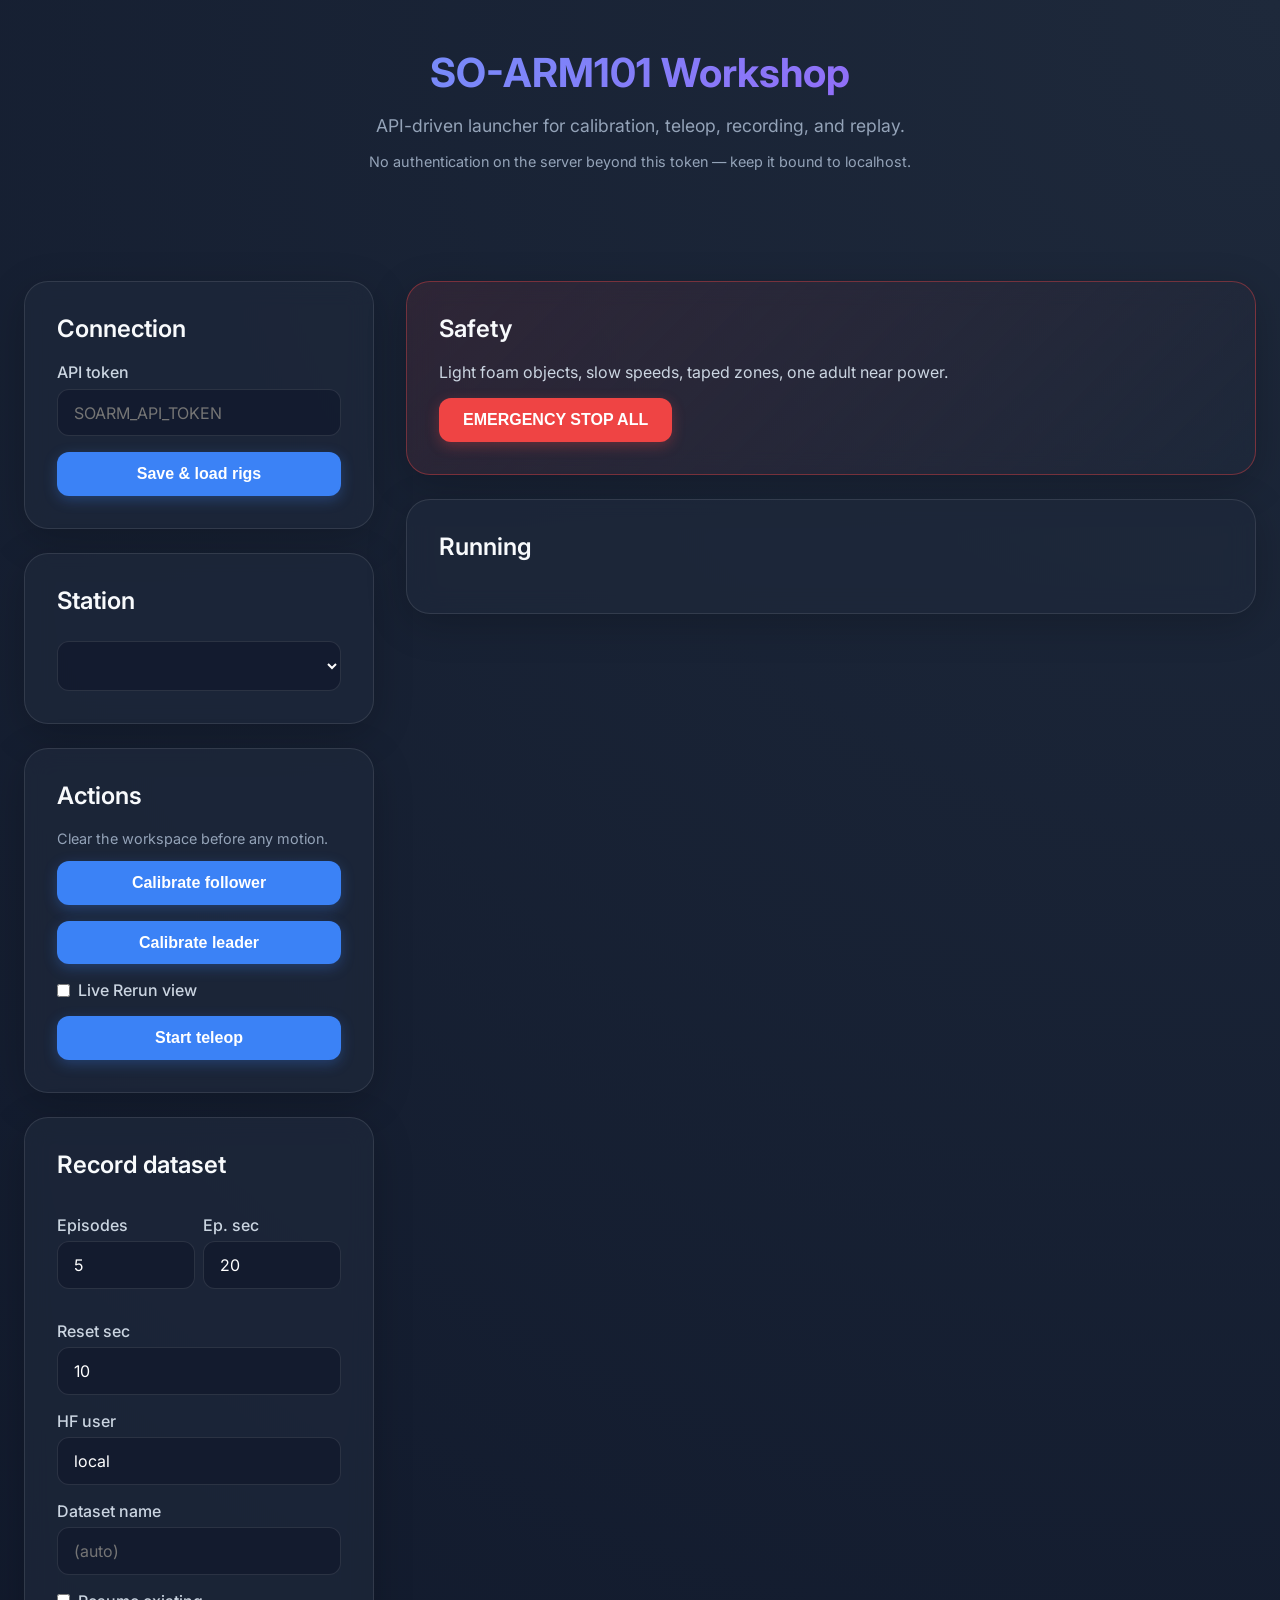
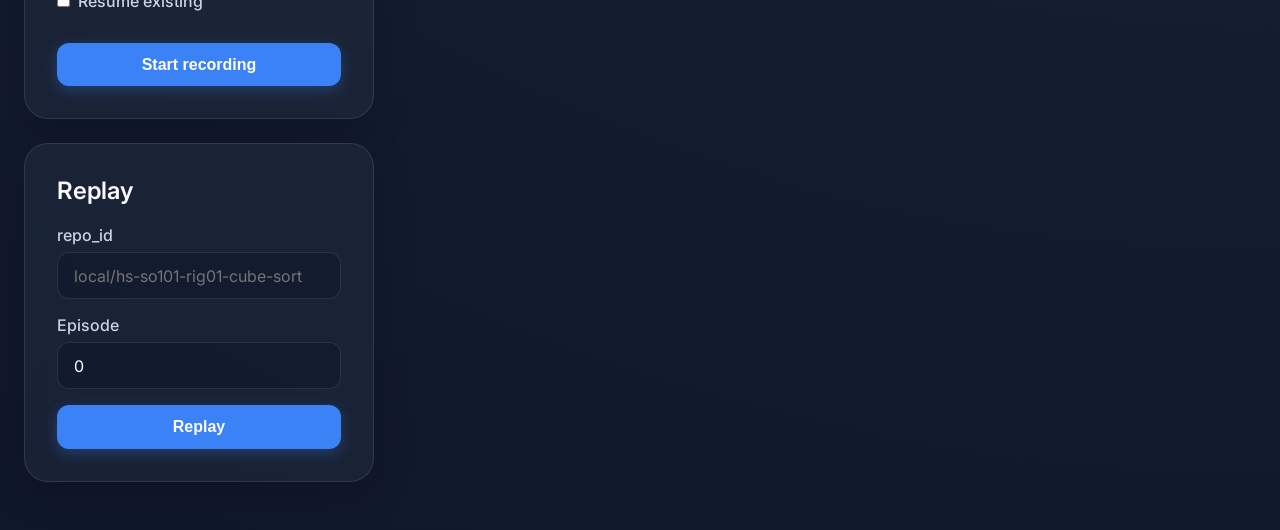
==== src/soarm101_workshop/web/static/index.html @ c5324d39 "feat(web): static SPA client; remove Flask app and templates Vanilla-JS dashboard that consumes the " ====
<!doctype html>
<html lang="en">
<head>
  <meta charset="utf-8">
  <meta name="viewport" content="width=device-width, initial-scale=1">
  <title>SO-ARM101 Workshop</title>
  <link rel="stylesheet" href="style.css">
</head>
<body>
  <header>
    <h1>SO-ARM101 Workshop</h1>
    <p>API-driven launcher for calibration, teleop, recording, and replay.</p>
    <p class="hint">No authentication on the server beyond this token — keep it bound to localhost.</p>
  </header>

  <main class="dashboard-layout">
    <aside class="sidebar">
      <section class="card">
        <h2>Connection</h2>
        <label>API token <input id="token" type="password" placeholder="SOARM_API_TOKEN"></label>
        <button class="full" onclick="saveToken()">Save &amp; load rigs</button>
      </section>

      <section class="card">
        <h2>Station</h2>
        <select id="rig" onchange="refresh()"></select>
      </section>

      <section class="card">
        <h2>Actions</h2>
        <p class="hint">Clear the workspace before any motion.</p>
        <button class="full" onclick="start('calibrate-follower')">Calibrate follower</button>
        <button class="full mt" onclick="start('calibrate-leader')">Calibrate leader</button>
        <label class="inline"><input id="teleop_display" type="checkbox"> Live Rerun view</label>
        <button class="full" onclick="startTeleop()">Start teleop</button>
      </section>

      <section class="card">
        <h2>Record dataset</h2>
        <div style="display:grid;grid-template-columns:1fr 1fr;gap:.5rem;">
          <label>Episodes <input id="rec_episodes" type="number" min="1" max="50" value="5"></label>
          <label>Ep. sec <input id="rec_eps" type="number" min="5" max="600" value="20"></label>
        </div>
        <label>Reset sec <input id="rec_reset" type="number" min="0" max="120" value="10"></label>
        <label>HF user <input id="rec_hf" value="local"></label>
        <label>Dataset name <input id="rec_name" placeholder="(auto)"></label>
        <label class="inline"><input id="rec_resume" type="checkbox"> Resume existing</label>
        <button class="full mt" onclick="startRecord()">Start recording</button>
      </section>

      <section class="card">
        <h2>Replay</h2>
        <label>repo_id <input id="rep_repo" placeholder="local/hs-so101-rig01-cube-sort"></label>
        <label>Episode <input id="rep_ep" type="number" min="0" value="0"></label>
        <button class="full" onclick="startReplay()">Replay</button>
      </section>
    </aside>

    <div class="main-content">
      <section class="card danger">
        <h2>Safety</h2>
        <p class="safety-text">Light foam objects, slow speeds, taped zones, one adult near power.</p>
        <button class="stop" onclick="stopAll()">EMERGENCY STOP ALL</button>
      </section>
      <section class="card">
        <h2>Running</h2>
        <div id="status"></div>
      </section>
    </div>
  </main>
  <script src="app.js"></script>
</body>
</html>
---- src/soarm101_workshop/web/static/style.css ----
@import url('https://fonts.googleapis.com/css2?family=Inter:wght@400;500;600;700&display=swap');

:root {
  font-family: 'Inter', system-ui, sans-serif;
  color: #e2e8f0;
  background: #0f172a;
  --primary: #3b82f6;
  --primary-hover: #2563eb;
  --danger: #ef4444;
  --danger-hover: #dc2626;
  --card-bg: rgba(30, 41, 59, 0.7);
  --card-border: rgba(255, 255, 255, 0.1);
  --input-bg: rgba(15, 23, 42, 0.6);
}

*, *::before, *::after {
  box-sizing: border-box;
}

body {
  margin: 0;
  background: radial-gradient(circle at top right, #1e293b, #0f172a);
  min-height: 100vh;
}

header {
  padding: 3rem 1.5rem;
  background: transparent;
  text-align: center;
}

header h1 {
  font-size: 2.5rem;
  margin: 0 0 0.5rem 0;
  background: linear-gradient(135deg, #60a5fa, #a855f7);
  -webkit-background-clip: text;
  -webkit-text-fill-color: transparent;
}

header p {
  color: #94a3b8;
  font-size: 1.1rem;
}

main {
  max-width: 1400px;
  margin: 0 auto;
  padding: 1.5rem;
}

.card {
  background: var(--card-bg);
  backdrop-filter: blur(12px);
  -webkit-backdrop-filter: blur(12px);
  border: 1px solid var(--card-border);
  border-radius: 24px;
  padding: 2rem;
  margin: 1.5rem 0;
  box-shadow: 0 10px 40px rgba(0,0,0,0.2);
  transition: transform 0.3s ease, box-shadow 0.3s ease;
  overflow: hidden;
  position: relative;
}

.card:hover {
  transform: translateY(-2px);
  box-shadow: 0 15px 50px rgba(0,0,0,0.3);
}

.card h2 {
  margin-top: 0;
  color: #f8fafc;
  font-weight: 600;
  font-size: 1.5rem;
}

.card-header-image {
  height: 160px;
  width: calc(100% + 4rem);
  margin: -2rem -2rem 1.5rem -2rem;
  background-position: center;
  background-size: cover;
  border-top-left-radius: 24px;
  border-top-right-radius: 24px;
  border-bottom: 1px solid var(--card-border);
  position: relative;
}

.card-header-image::after {
  content: '';
  position: absolute;
  bottom: 0; left: 0; right: 0; height: 50%;
  background: linear-gradient(to top, var(--card-bg), transparent);
}

.grid {
  display: grid;
  grid-template-columns: repeat(auto-fit, minmax(280px, 1fr));
  gap: 1.5rem;
}

.grid .card { margin: 0; }

.danger {
  border: 1px solid rgba(239, 68, 68, 0.4);
  background: linear-gradient(135deg, rgba(239, 68, 68, 0.1), rgba(30, 41, 59, 0.7));
}

button {
  border: 0;
  border-radius: 12px;
  padding: 0.8rem 1.5rem;
  font-weight: 600;
  font-size: 1rem;
  cursor: pointer;
  background: var(--primary);
  color: white;
  transition: all 0.2s;
  box-shadow: 0 4px 14px rgba(59, 130, 246, 0.3);
}

button:hover {
  background: var(--primary-hover);
  transform: translateY(-1px);
}

button.stop {
  background: var(--danger);
  box-shadow: 0 4px 14px rgba(239, 68, 68, 0.3);
}

button.stop:hover { background: var(--danger-hover); }

select, input {
  width: 100%;
  box-sizing: border-box;
  padding: 0.8rem 1rem;
  margin-top: 0.4rem;
  background: var(--input-bg);
  border: 1px solid var(--card-border);
  border-radius: 12px;
  color: white;
  font-family: inherit;
  font-size: 1rem;
  transition: border-color 0.2s;
}

select:focus, input:focus {
  outline: none;
  border-color: var(--primary);
}

label { display: block; margin: 1rem 0; font-weight: 500; color: #cbd5e1; }
label.inline { display: flex; align-items: center; gap: 0.5rem; }
label.inline input { width: auto; margin: 0; }

code, pre {
  background: rgba(0,0,0,0.3);
  border-radius: 8px;
  padding: 0.2rem 0.4rem;
  font-family: ui-monospace, SFMono-Regular, Menlo, Monaco, Consolas, monospace;
  color: #34d399;
}

pre { 
  overflow-x: auto; 
  padding: 1rem; 
  white-space: pre-wrap; 
  word-break: break-all;
  font-size: 0.9rem; 
  border: 1px solid rgba(255,255,255,0.05); 
}

dl { display: grid; grid-template-columns: 110px 1fr; gap: 0.8rem; align-items: center; }
dt { font-weight: 600; color: #94a3b8; }
dd { margin: 0; word-break: break-word; }

.running { border-top: 1px solid var(--card-border); padding: 1.5rem 0; }
.running:first-child { border-top: none; padding-top: 0; }
.running code { display: block; margin: 0.8rem 0; color: #cbd5e1; }

/* Generic helpers */
.hint { color: #94a3b8; font-size: 0.9rem; margin-top: 0; }
.hint.italic { font-style: italic; }
.safety-text { color: #cbd5e1; }
button.full { width: 100%; }
button.mt { margin-top: 1rem; }
button.secondary { background: #475569; box-shadow: none; }
button.secondary:hover { background: #64748b; }

/* Running-command panel */
.proc {
  margin-bottom: 1rem;
  padding: 1rem;
  background: rgba(0, 0, 0, 0.2);
  border: 1px solid var(--card-border);
  border-radius: 12px;
}
.proc-head { display: flex; justify-content: space-between; align-items: center; margin-bottom: 0.5rem; }
.proc-name { font-size: 1.1rem; color: #60a5fa; }
.proc-exit { color: var(--danger); font-weight: bold; }
.proc-cmd { display: block; padding: 0.5rem; background: rgba(0, 0, 0, 0.4); border-radius: 8px; }
.proc-log-wrap { margin-top: 1rem; }
.proc-log-label { color: #94a3b8; font-size: 0.9rem; text-transform: uppercase; letter-spacing: 1px; }
.proc-log {
  margin-top: 0.5rem;
  max-height: 300px;
  overflow-y: auto;
  background: #0f172a;
  color: #34d399;
}
.proc-actions { margin-top: 1rem; display: flex; gap: 0.5rem; }

.cmd-name { color: #60a5fa; margin-bottom: 0.5rem; }
.cmd-pre { margin-top: 0; }

@media (min-width: 1024px) {
  .dashboard-layout {
    display: grid;
    grid-template-columns: 350px 1fr;
    gap: 2rem;
    align-items: start;
  }
}

@media (max-width: 1023px) {
  .dashboard-layout {
    display: flex;
    flex-direction: column;
    gap: 1.5rem;
  }
}

@media (max-width: 768px) {
  header { padding: 2rem 1rem; }
  header h1 { font-size: 2rem; }
  main { padding: 1rem; }
  .card { padding: 1.5rem; }
  .card-header-image {
    margin: -1.5rem -1.5rem 1.5rem -1.5rem;
    width: calc(100% + 3rem);
    height: 120px;
  }
  .grid {
    grid-template-columns: 1fr;
  }
}
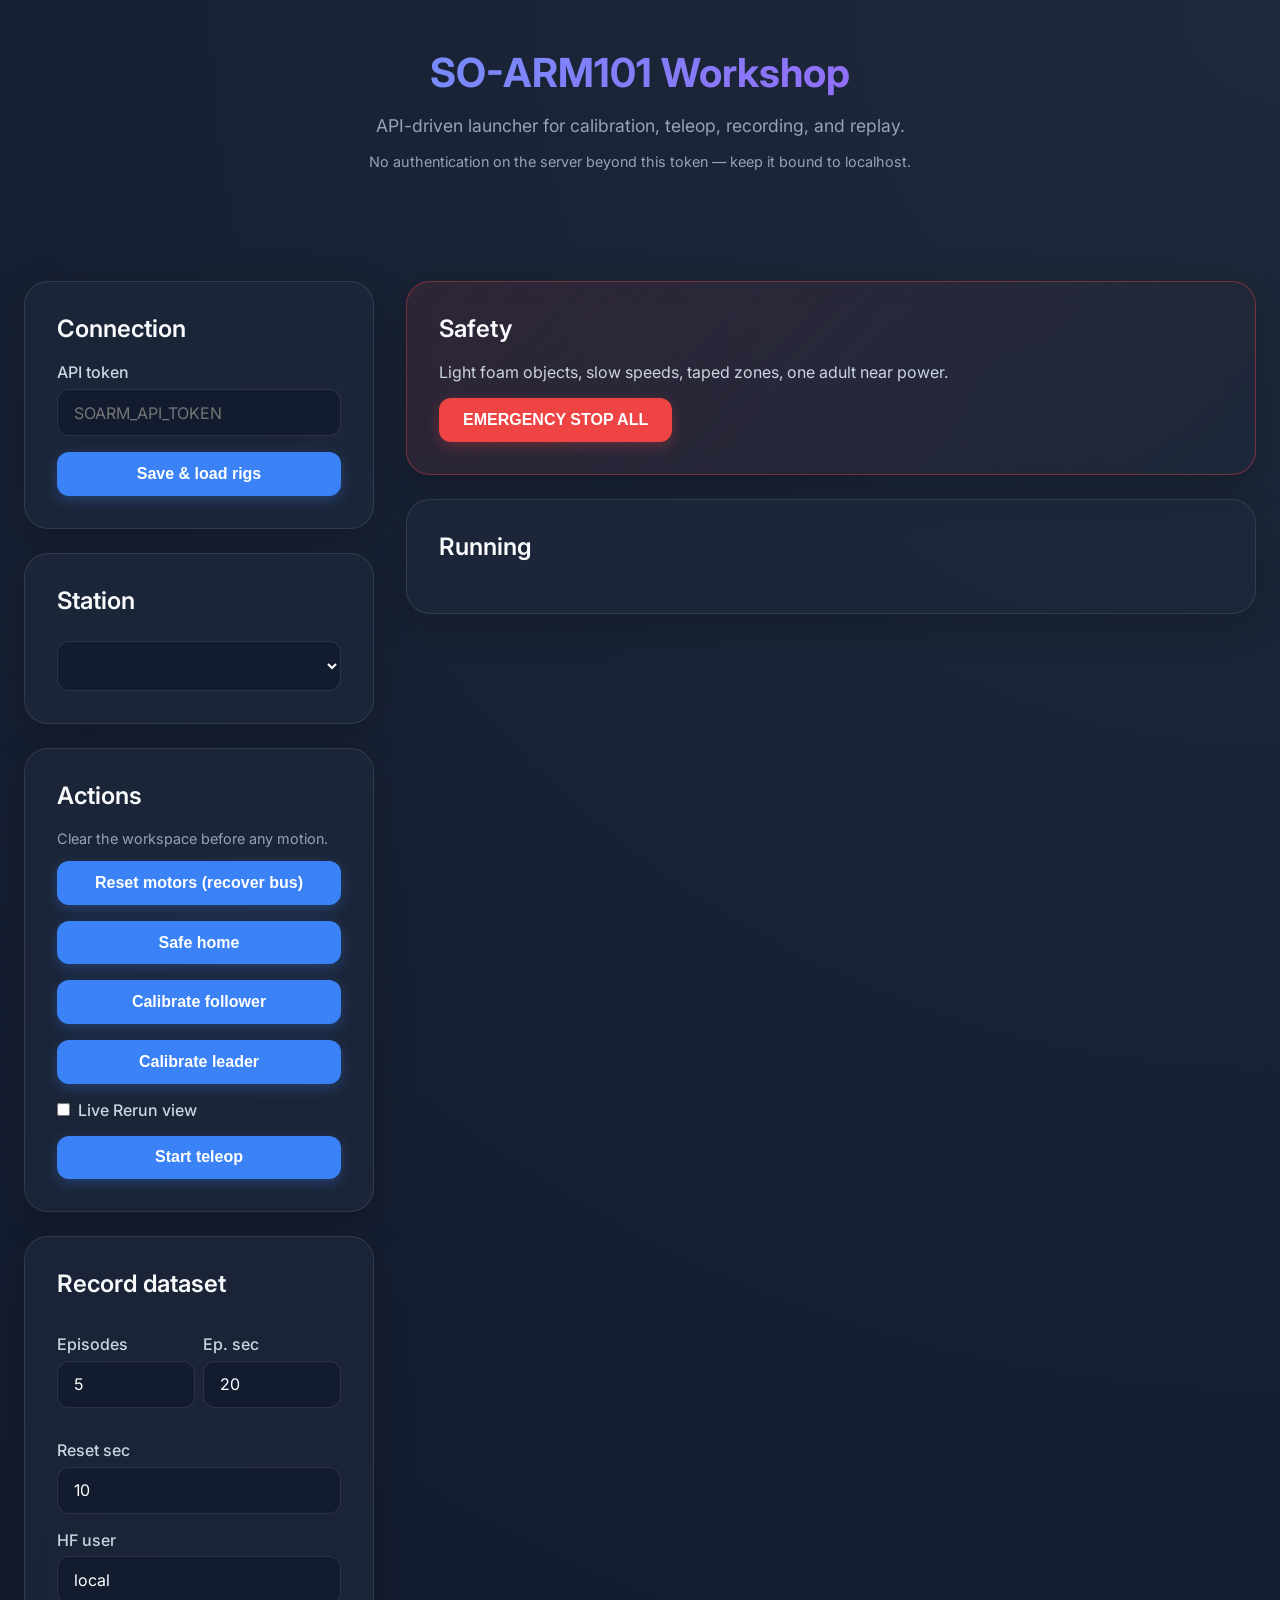
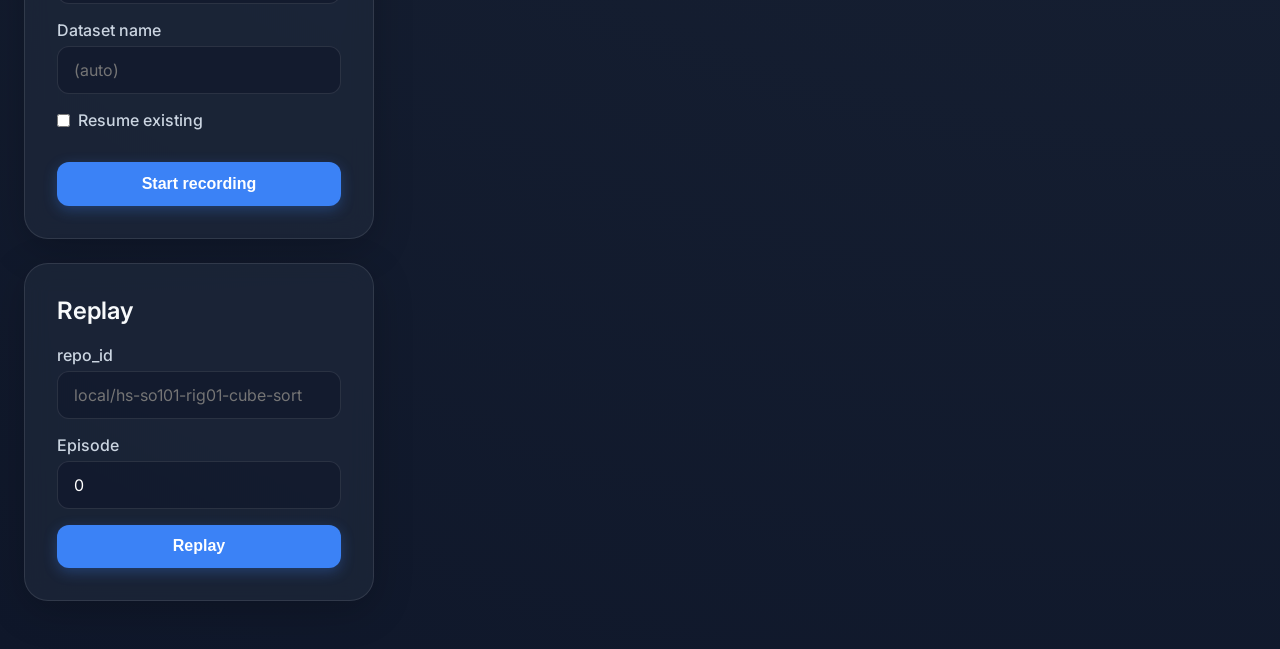
==== commit fa7eee90: "feat(workshop): motor bus reset/recover (ping IDs + clear torque locks) Work around wedged Feetech b" ====
--- a/src/soarm101_workshop/web/static/index.html
+++ b/src/soarm101_workshop/web/static/index.html
@@ -29,7 +29,9 @@
       <section class="card">
         <h2>Actions</h2>
         <p class="hint">Clear the workspace before any motion.</p>
-        <button class="full" onclick="start('calibrate-follower')">Calibrate follower</button>
+        <button class="full" onclick="start('reset')">Reset motors (recover bus)</button>
+        <button class="full mt" onclick="start('safe-home')">Safe home</button>
+        <button class="full mt" onclick="start('calibrate-follower')">Calibrate follower</button>
         <button class="full mt" onclick="start('calibrate-leader')">Calibrate leader</button>
         <label class="inline"><input id="teleop_display" type="checkbox"> Live Rerun view</label>
         <button class="full" onclick="startTeleop()">Start teleop</button>
